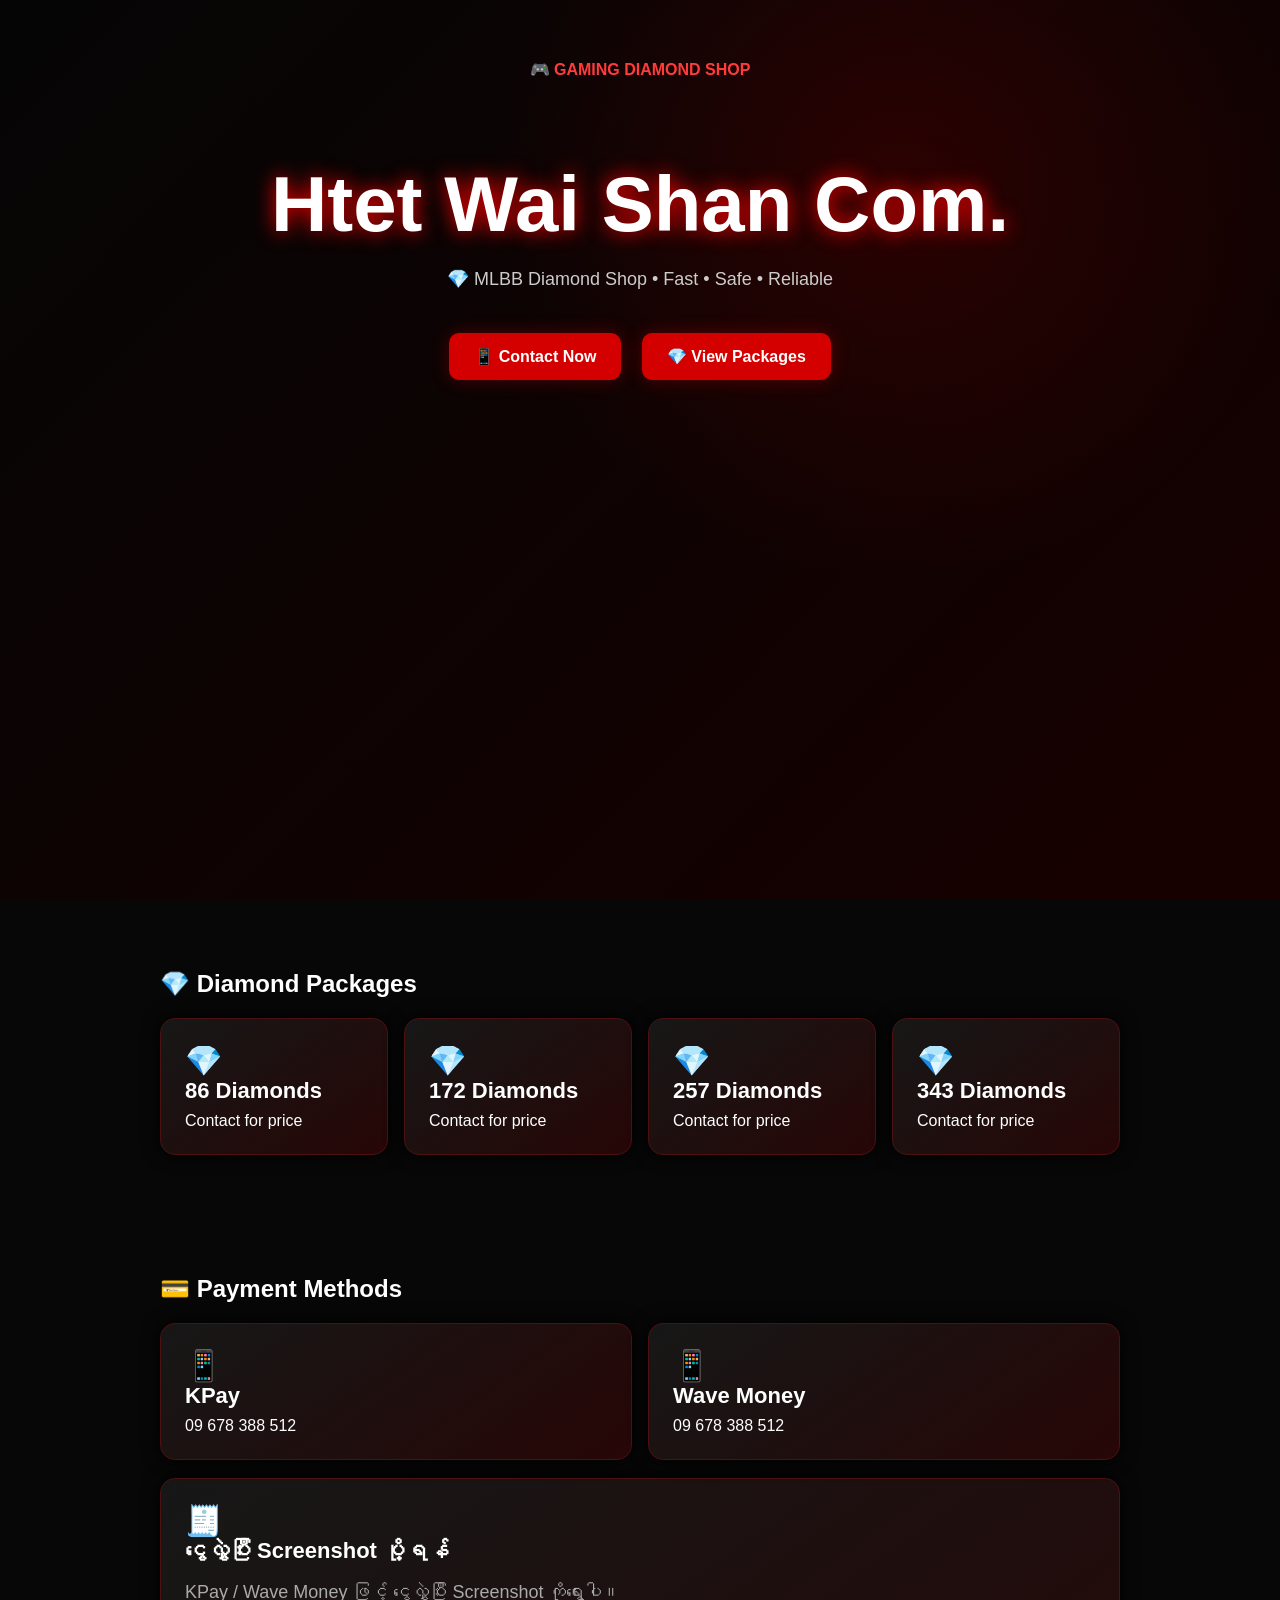
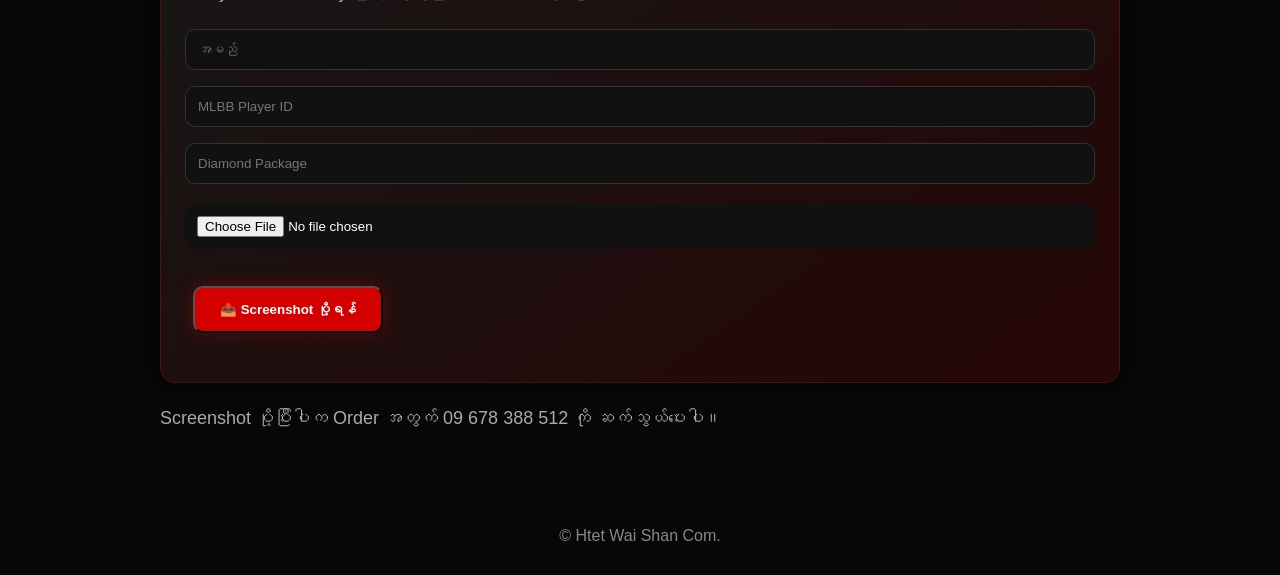
==== index.html @ 2f0e8e9c "Add files via upload" ====
<!doctype html>
<html lang="my">
<head>
<meta charset="utf-8">
<meta name="viewport" content="width=device-width,initial-scale=1">
<title>Htet Wai Shan Com. | Gaming Shop</title>
<style>
*{box-sizing:border-box}body{margin:0;font-family:Arial,sans-serif;background:#070707;color:#fff}
.hero{min-height:100vh;padding:60px 20px;text-align:center;background:radial-gradient(circle at 70% 20%,#65000055,transparent 35%),linear-gradient(135deg,#050505,#180000)}
h1{font-size:clamp(38px,8vw,78px);margin:80px 0 10px;text-shadow:0 0 20px #f00}
p{color:#ccc;font-size:18px}.tag{color:#ff3b3b;font-weight:bold}
.btn{display:inline-block;margin:25px 8px;padding:14px 25px;border-radius:10px;background:#d40000;color:white;text-decoration:none;font-weight:bold;box-shadow:0 0 18px #d0000055}
.section{max-width:1000px;margin:auto;padding:50px 20px}.cards{display:grid;grid-template-columns:repeat(auto-fit,minmax(180px,1fr));gap:16px}
.card{padding:24px;border:1px solid #4d1111;border-radius:15px;background:linear-gradient(145deg,#171717,#270606);box-shadow:0 0 18px #000}
.card b{display:block;font-size:22px;margin-bottom:8px}.diamond{font-size:30px}
footer{text-align:center;padding:30px;color:#888}
</style>
</head>
<body>
<section class="hero">
<div class="tag">🎮 GAMING DIAMOND SHOP</div>
<h1>Htet Wai Shan Com.</h1>
<p>💎 MLBB Diamond Shop • Fast • Safe • Reliable</p>
<a class="btn" href="tel:09678388512">📱 Contact Now</a>
<a class="btn" href="#packages">💎 View Packages</a>
</section>
<section class="section" id="packages">
<h2>💎 Diamond Packages</h2>
<div class="cards">
<div class="card"><span class="diamond">💎</span><b>86 Diamonds</b><span>Contact for price</span></div>
<div class="card"><span class="diamond">💎</span><b>172 Diamonds</b><span>Contact for price</span></div>
<div class="card"><span class="diamond">💎</span><b>257 Diamonds</b><span>Contact for price</span></div>
<div class="card"><span class="diamond">💎</span><b>343 Diamonds</b><span>Contact for price</span></div>
</div>
</section>

<section class="section" id="payment">
<h2>💳 Payment Methods</h2>
<div class="cards">
  <div class="card">
    <span class="diamond">📱</span>
    <b>KPay</b>
    <span>09 678 388 512</span>
  </div>
  <div class="card">
    <span class="diamond">📱</span>
    <b>Wave Money</b>
    <span>09 678 388 512</span>
  </div>
</div>
<div class="card" style="margin-top:18px">
  <span class="diamond">🧾</span>
  <b>ငွေလွှဲပြီး Screenshot ပို့ရန်</b>
  <p style="color:#aaa">KPay / Wave Money ဖြင့် ငွေလွှဲပြီး Screenshot ကိုရွေးပါ။</p>
  <form action="/api/orders" method="post" enctype="multipart/form-data">
    <input name="customer_name" required placeholder="အမည်" style="margin:8px 0;padding:12px;width:100%;border-radius:10px;border:1px solid #333;background:#111;color:#fff">
    <input name="player_id" required placeholder="MLBB Player ID" style="margin:8px 0;padding:12px;width:100%;border-radius:10px;border:1px solid #333;background:#111;color:#fff">
    <input name="package" required placeholder="Diamond Package" style="margin:8px 0;padding:12px;width:100%;border-radius:10px;border:1px solid #333;background:#111;color:#fff">
    <input name="receipt" type="file" accept="image/png,image/jpeg,image/webp" required style="margin:12px 0;padding:12px;width:100%;border-radius:10px;background:#111;color:#fff">
    <button class="btn" type="submit">📤 Screenshot ပို့ရန်</button>
  </form>
</div></div>
<p style="margin-top:25px;color:#aaa">Screenshot ပို့ပြီးပါက Order အတွက် 09 678 388 512 ကို ဆက်သွယ်ပေးပါ။</p>
</section>

<footer>© Htet Wai Shan Com.</footer>



</body>
</html>
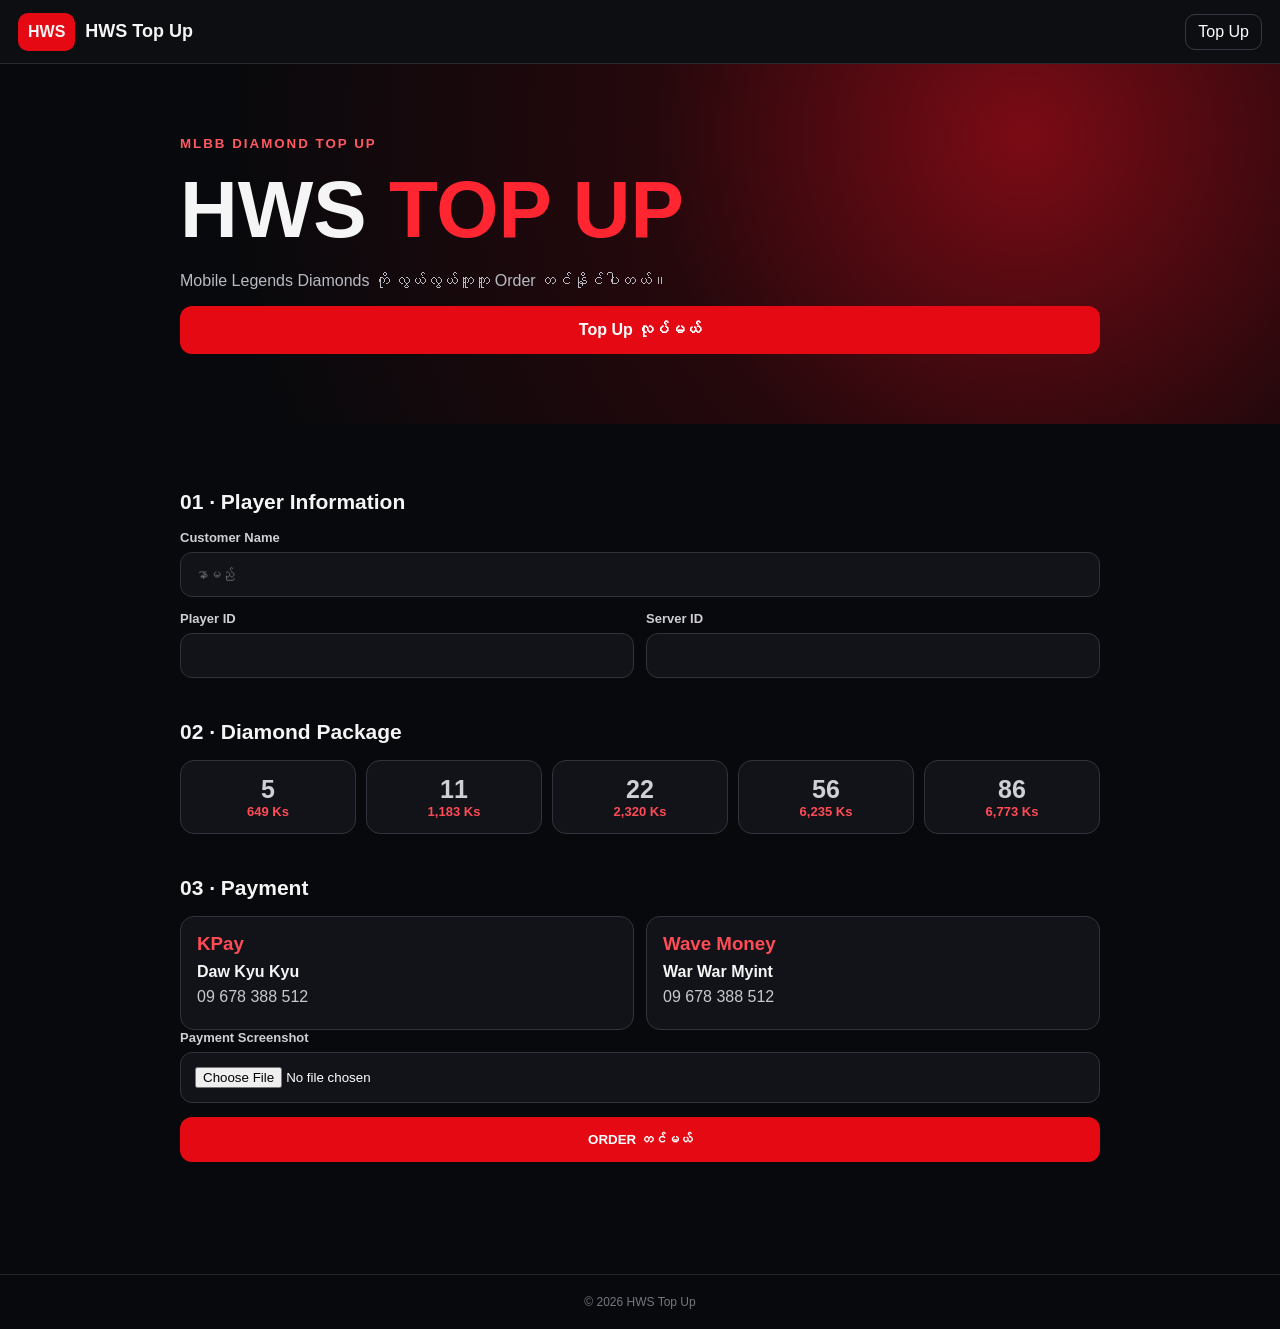
==== commit 9c478c8d: "Add files via upload" ====
--- a/index.html
+++ b/index.html
@@ -1,71 +1,24 @@
 <!doctype html>
-<html lang="my">
-<head>
-<meta charset="utf-8">
-<meta name="viewport" content="width=device-width,initial-scale=1">
-<title>Htet Wai Shan Com. | Gaming Shop</title>
-<style>
-*{box-sizing:border-box}body{margin:0;font-family:Arial,sans-serif;background:#070707;color:#fff}
-.hero{min-height:100vh;padding:60px 20px;text-align:center;background:radial-gradient(circle at 70% 20%,#65000055,transparent 35%),linear-gradient(135deg,#050505,#180000)}
-h1{font-size:clamp(38px,8vw,78px);margin:80px 0 10px;text-shadow:0 0 20px #f00}
-p{color:#ccc;font-size:18px}.tag{color:#ff3b3b;font-weight:bold}
-.btn{display:inline-block;margin:25px 8px;padding:14px 25px;border-radius:10px;background:#d40000;color:white;text-decoration:none;font-weight:bold;box-shadow:0 0 18px #d0000055}
-.section{max-width:1000px;margin:auto;padding:50px 20px}.cards{display:grid;grid-template-columns:repeat(auto-fit,minmax(180px,1fr));gap:16px}
-.card{padding:24px;border:1px solid #4d1111;border-radius:15px;background:linear-gradient(145deg,#171717,#270606);box-shadow:0 0 18px #000}
-.card b{display:block;font-size:22px;margin-bottom:8px}.diamond{font-size:30px}
-footer{text-align:center;padding:30px;color:#888}
-</style>
-</head>
+<html lang="my"><head><meta charset="utf-8"><meta name="viewport" content="width=device-width,initial-scale=1">
+<title>HWS Top Up | MLBB Diamonds</title><link rel="stylesheet" href="style.css"></head>
 <body>
-<section class="hero">
-<div class="tag">🎮 GAMING DIAMOND SHOP</div>
-<h1>Htet Wai Shan Com.</h1>
-<p>💎 MLBB Diamond Shop • Fast • Safe • Reliable</p>
-<a class="btn" href="tel:09678388512">📱 Contact Now</a>
-<a class="btn" href="#packages">💎 View Packages</a>
-</section>
-<section class="section" id="packages">
-<h2>💎 Diamond Packages</h2>
-<div class="cards">
-<div class="card"><span class="diamond">💎</span><b>86 Diamonds</b><span>Contact for price</span></div>
-<div class="card"><span class="diamond">💎</span><b>172 Diamonds</b><span>Contact for price</span></div>
-<div class="card"><span class="diamond">💎</span><b>257 Diamonds</b><span>Contact for price</span></div>
-<div class="card"><span class="diamond">💎</span><b>343 Diamonds</b><span>Contact for price</span></div>
+<header><div class="brand"><b>HWS</b><strong>HWS Top Up</strong></div><a href="#order">Top Up</a></header>
+<section class="hero"><div><small>MLBB DIAMOND TOP UP</small><h1>HWS <span>TOP UP</span></h1><p>Mobile Legends Diamonds ကို လွယ်လွယ်ကူကူ Order တင်နိုင်ပါတယ်။</p><a class="btn" href="#order">Top Up လုပ်မယ်</a></div></section>
+<main id="order">
+<h2>01 · Player Information</h2>
+<form id="orderForm" enctype="multipart/form-data">
+<label>Customer Name<input name="customer_name" required placeholder="နာမည်"></label>
+<div class="row"><label>Player ID<input name="player_id" required inputmode="numeric"></label><label>Server ID<input name="server_id" required inputmode="numeric"></label></div>
+<h2>02 · Diamond Package</h2>
+<div class="packages">
+<label class="pkg"><input type="radio" name="package" value="5 Diamonds - 649 Ks" required><b>5</b><span>649 Ks</span></label>
+<label class="pkg"><input type="radio" name="package" value="11 Diamonds - 1,183 Ks"><b>11</b><span>1,183 Ks</span></label>
+<label class="pkg"><input type="radio" name="package" value="22 Diamonds - 2,320 Ks"><b>22</b><span>2,320 Ks</span></label>
+<label class="pkg"><input type="radio" name="package" value="56 Diamonds - 6,235 Ks"><b>56</b><span>6,235 Ks</span></label>
+<label class="pkg"><input type="radio" name="package" value="86 Diamonds - 6,773 Ks"><b>86</b><span>6,773 Ks</span></label>
 </div>
-</section>
-
-<section class="section" id="payment">
-<h2>💳 Payment Methods</h2>
-<div class="cards">
-  <div class="card">
-    <span class="diamond">📱</span>
-    <b>KPay</b>
-    <span>09 678 388 512</span>
-  </div>
-  <div class="card">
-    <span class="diamond">📱</span>
-    <b>Wave Money</b>
-    <span>09 678 388 512</span>
-  </div>
-</div>
-<div class="card" style="margin-top:18px">
-  <span class="diamond">🧾</span>
-  <b>ငွေလွှဲပြီး Screenshot ပို့ရန်</b>
-  <p style="color:#aaa">KPay / Wave Money ဖြင့် ငွေလွှဲပြီး Screenshot ကိုရွေးပါ။</p>
-  <form action="/api/orders" method="post" enctype="multipart/form-data">
-    <input name="customer_name" required placeholder="အမည်" style="margin:8px 0;padding:12px;width:100%;border-radius:10px;border:1px solid #333;background:#111;color:#fff">
-    <input name="player_id" required placeholder="MLBB Player ID" style="margin:8px 0;padding:12px;width:100%;border-radius:10px;border:1px solid #333;background:#111;color:#fff">
-    <input name="package" required placeholder="Diamond Package" style="margin:8px 0;padding:12px;width:100%;border-radius:10px;border:1px solid #333;background:#111;color:#fff">
-    <input name="receipt" type="file" accept="image/png,image/jpeg,image/webp" required style="margin:12px 0;padding:12px;width:100%;border-radius:10px;background:#111;color:#fff">
-    <button class="btn" type="submit">📤 Screenshot ပို့ရန်</button>
-  </form>
-</div></div>
-<p style="margin-top:25px;color:#aaa">Screenshot ပို့ပြီးပါက Order အတွက် 09 678 388 512 ကို ဆက်သွယ်ပေးပါ။</p>
-</section>
-
-<footer>© Htet Wai Shan Com.</footer>
-
-
-
-</body>
-</html>+<h2>03 · Payment</h2>
+<div class="payments"><div><h3>KPay</h3><b>Daw Kyu Kyu</b><p>09 678 388 512</p></div><div><h3>Wave Money</h3><b>War War Myint</b><p>09 678 388 512</p></div></div>
+<label>Payment Screenshot<input type="file" name="receipt" accept="image/jpeg,image/png,image/webp" required></label>
+<button class="btn" type="submit">ORDER တင်မယ်</button><p id="status"></p>
+</form></main><footer>© 2026 HWS Top Up</footer><script src="script.js"></script></body></html>
--- a/style.css
+++ b/style.css
@@ -0,0 +1 @@
+*{box-sizing:border-box}body{margin:0;background:#08090c;color:#f5f5f5;font-family:Arial,"Noto Sans Myanmar",sans-serif}header{height:64px;background:#0d0e12;border-bottom:1px solid #282a31;display:flex;align-items:center;justify-content:space-between;padding:0 18px;position:sticky;top:0;z-index:2}.brand{display:flex;gap:10px;align-items:center}.brand b{background:#e50914;padding:10px;border-radius:10px}.brand strong{font-size:18px}header a{color:#fff;text-decoration:none;border:1px solid #363943;padding:8px 12px;border-radius:10px}.hero{min-height:320px;padding:70px 5%;display:flex;align-items:center;background:radial-gradient(circle at 80% 20%,#7b0b15,#25080c 35%,#08090c 75%)}.hero div,main{width:min(920px,92%);margin:auto}.hero small{color:#ff5961;font-weight:bold;letter-spacing:2px}.hero h1{font-size:clamp(45px,11vw,80px);margin:12px 0}.hero h1 span{color:#ff2631}.hero p{color:#b8bbc3}.btn{display:block;width:100%;background:#e50914;color:#fff;border:0;border-radius:12px;padding:15px;text-align:center;font-weight:900;text-decoration:none;cursor:pointer;margin-top:12px}main{padding:38px 0 60px}h2{font-size:21px;margin:28px 0 16px}label{display:block;color:#cfd0d5;font-size:13px;font-weight:bold;margin-bottom:14px}input:not([type=radio]){width:100%;display:block;margin-top:7px;background:#111319;color:#fff;border:1px solid #30333b;border-radius:12px;padding:14px}.row,.payments{display:grid;grid-template-columns:1fr 1fr;gap:12px}.packages{display:grid;grid-template-columns:repeat(5,1fr);gap:10px}.pkg{background:#111319;border:1px solid #30333b;border-radius:14px;text-align:center;padding:14px 8px;cursor:pointer}.pkg:has(input:checked){border-color:#e50914;background:#210c0f}.pkg input{display:none}.pkg b{display:block;font-size:25px}.pkg span{color:#ff4b55}.payments>div{background:#111319;border:1px solid #30333b;border-radius:14px;padding:16px}.payments h3{color:#ff4b55;margin:0 0 8px}.payments p{color:#c8cad0;margin:7px 0}#status{text-align:center;min-height:20px;color:#aeb1b9}footer{text-align:center;border-top:1px solid #22252c;color:#747780;padding:20px;font-size:12px}@media(max-width:700px){.row,.payments{grid-template-columns:1fr}.packages{grid-template-columns:repeat(2,1fr)}.pkg:last-child{grid-column:1/-1}}
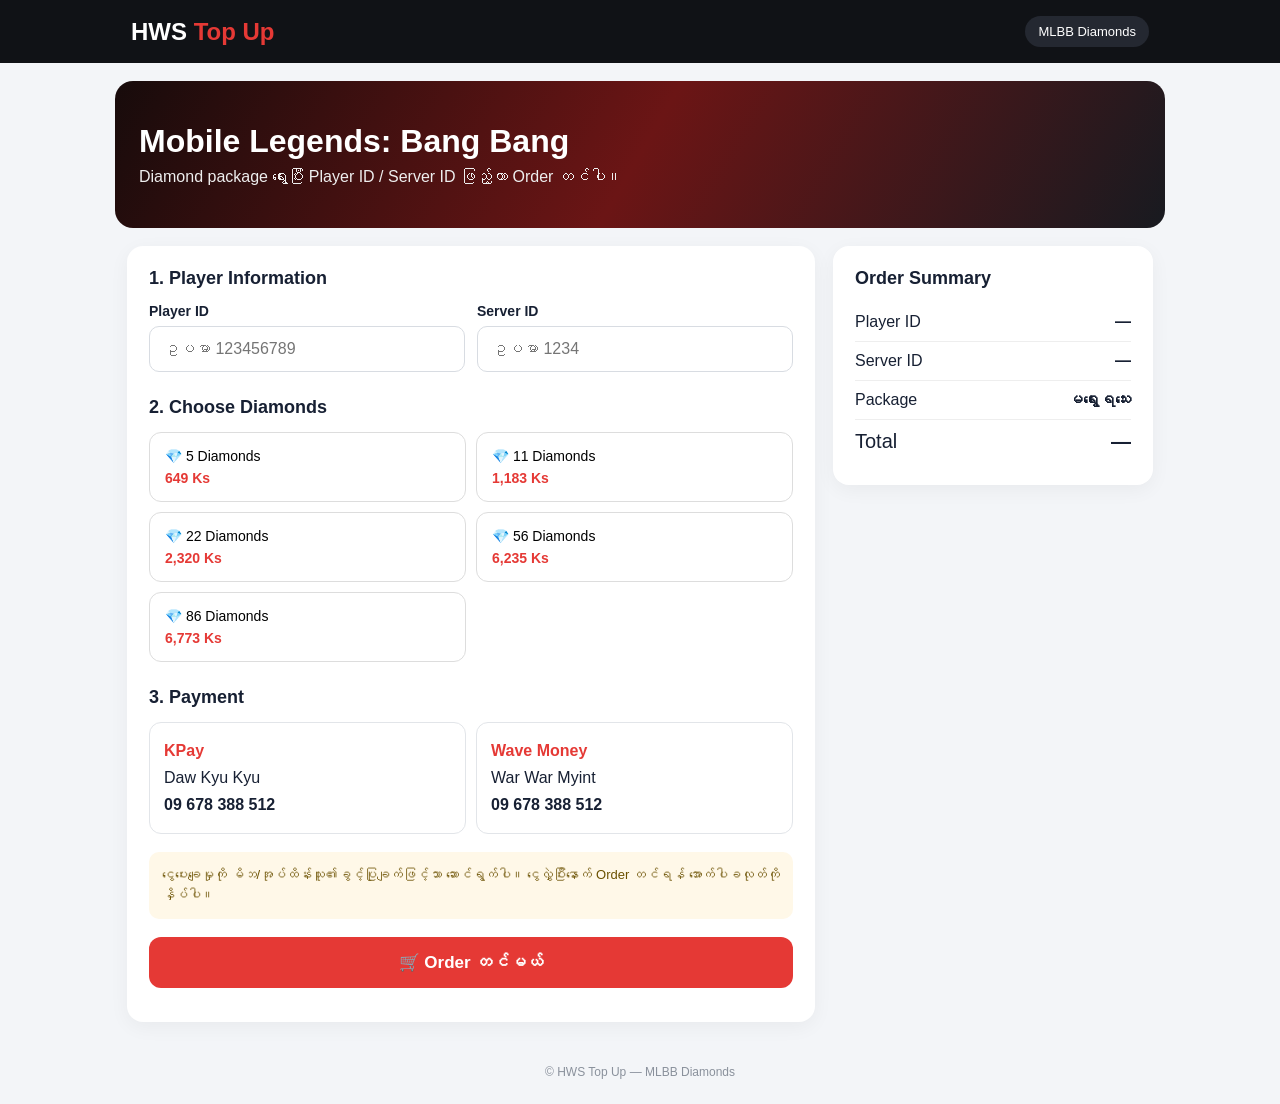
==== commit 6ed56b6f: "Add files via upload" ====
--- a/index.html
+++ b/index.html
@@ -1,24 +1,37 @@
 <!doctype html>
-<html lang="my"><head><meta charset="utf-8"><meta name="viewport" content="width=device-width,initial-scale=1">
-<title>HWS Top Up | MLBB Diamonds</title><link rel="stylesheet" href="style.css"></head>
+<html lang="my">
+<head>
+<meta charset="utf-8"><meta name="viewport" content="width=device-width,initial-scale=1">
+<title>HWS Top Up — MLBB Diamonds</title><link rel="stylesheet" href="style.css">
+</head>
 <body>
-<header><div class="brand"><b>HWS</b><strong>HWS Top Up</strong></div><a href="#order">Top Up</a></header>
-<section class="hero"><div><small>MLBB DIAMOND TOP UP</small><h1>HWS <span>TOP UP</span></h1><p>Mobile Legends Diamonds ကို လွယ်လွယ်ကူကူ Order တင်နိုင်ပါတယ်။</p><a class="btn" href="#order">Top Up လုပ်မယ်</a></div></section>
-<main id="order">
-<h2>01 · Player Information</h2>
-<form id="orderForm" enctype="multipart/form-data">
-<label>Customer Name<input name="customer_name" required placeholder="နာမည်"></label>
-<div class="row"><label>Player ID<input name="player_id" required inputmode="numeric"></label><label>Server ID<input name="server_id" required inputmode="numeric"></label></div>
-<h2>02 · Diamond Package</h2>
-<div class="packages">
-<label class="pkg"><input type="radio" name="package" value="5 Diamonds - 649 Ks" required><b>5</b><span>649 Ks</span></label>
-<label class="pkg"><input type="radio" name="package" value="11 Diamonds - 1,183 Ks"><b>11</b><span>1,183 Ks</span></label>
-<label class="pkg"><input type="radio" name="package" value="22 Diamonds - 2,320 Ks"><b>22</b><span>2,320 Ks</span></label>
-<label class="pkg"><input type="radio" name="package" value="56 Diamonds - 6,235 Ks"><b>56</b><span>6,235 Ks</span></label>
-<label class="pkg"><input type="radio" name="package" value="86 Diamonds - 6,773 Ks"><b>86</b><span>6,773 Ks</span></label>
+<header><div class="nav"><div class="brand">HWS <span>Top Up</span></div><div class="pill">MLBB Diamonds</div></div></header>
+<section class="hero"><h1>Mobile Legends: Bang Bang</h1><p>Diamond package ရွေးပြီး Player ID / Server ID ဖြည့်ကာ Order တင်ပါ။</p></section>
+<main class="wrap">
+<section class="card">
+<h2>1. Player Information</h2>
+<div class="grid">
+<label>Player ID<input id="player" inputmode="numeric" placeholder="ဥပမာ 123456789"></label>
+<label>Server ID<input id="server" inputmode="numeric" placeholder="ဥပမာ 1234"></label>
 </div>
-<h2>03 · Payment</h2>
-<div class="payments"><div><h3>KPay</h3><b>Daw Kyu Kyu</b><p>09 678 388 512</p></div><div><h3>Wave Money</h3><b>War War Myint</b><p>09 678 388 512</p></div></div>
-<label>Payment Screenshot<input type="file" name="receipt" accept="image/jpeg,image/png,image/webp" required></label>
-<button class="btn" type="submit">ORDER တင်မယ်</button><p id="status"></p>
-</form></main><footer>© 2026 HWS Top Up</footer><script src="script.js"></script></body></html>+<h2>2. Choose Diamonds</h2>
+<div class="packages" id="packages">
+<button data-name="5 Diamonds" data-price="649">💎 5 Diamonds <b>649 Ks</b></button>
+<button data-name="11 Diamonds" data-price="1183">💎 11 Diamonds <b>1,183 Ks</b></button>
+<button data-name="22 Diamonds" data-price="2320">💎 22 Diamonds <b>2,320 Ks</b></button>
+<button data-name="56 Diamonds" data-price="6235">💎 56 Diamonds <b>6,235 Ks</b></button>
+<button data-name="86 Diamonds" data-price="6773">💎 86 Diamonds <b>6,773 Ks</b></button>
+</div>
+<h2>3. Payment</h2>
+<div class="payments">
+<div><strong>KPay</strong><br>Daw Kyu Kyu<br><b>09 678 388 512</b></div>
+<div><strong>Wave Money</strong><br>War War Myint<br><b>09 678 388 512</b></div>
+</div>
+<div class="notice">ငွေပေးချေမှုကို မိဘ/အုပ်ထိန်းသူ၏ခွင့်ပြုချက်ဖြင့်သာ ဆောင်ရွက်ပါ။ ငွေလွှဲပြီးနောက် Order တင်ရန် အောက်ပါခလုတ်ကိုနှိပ်ပါ။</div>
+<button class="order" id="orderBtn">🛒 Order တင်မယ်</button><div id="status" class="status"></div>
+</section>
+<aside class="summary"><h2>Order Summary</h2><p>Player ID <b id="sPlayer">—</b></p><p>Server ID <b id="sServer">—</b></p><p>Package <b id="sPackage">မရွေးရသေး</b></p><p class="total">Total <b id="sTotal">—</b></p></aside>
+</main>
+<footer>© HWS Top Up — MLBB Diamonds</footer>
+<script src="script.js"></script>
+</body></html>
--- a/style.css
+++ b/style.css
@@ -1 +1 @@
-*{box-sizing:border-box}body{margin:0;background:#08090c;color:#f5f5f5;font-family:Arial,"Noto Sans Myanmar",sans-serif}header{height:64px;background:#0d0e12;border-bottom:1px solid #282a31;display:flex;align-items:center;justify-content:space-between;padding:0 18px;position:sticky;top:0;z-index:2}.brand{display:flex;gap:10px;align-items:center}.brand b{background:#e50914;padding:10px;border-radius:10px}.brand strong{font-size:18px}header a{color:#fff;text-decoration:none;border:1px solid #363943;padding:8px 12px;border-radius:10px}.hero{min-height:320px;padding:70px 5%;display:flex;align-items:center;background:radial-gradient(circle at 80% 20%,#7b0b15,#25080c 35%,#08090c 75%)}.hero div,main{width:min(920px,92%);margin:auto}.hero small{color:#ff5961;font-weight:bold;letter-spacing:2px}.hero h1{font-size:clamp(45px,11vw,80px);margin:12px 0}.hero h1 span{color:#ff2631}.hero p{color:#b8bbc3}.btn{display:block;width:100%;background:#e50914;color:#fff;border:0;border-radius:12px;padding:15px;text-align:center;font-weight:900;text-decoration:none;cursor:pointer;margin-top:12px}main{padding:38px 0 60px}h2{font-size:21px;margin:28px 0 16px}label{display:block;color:#cfd0d5;font-size:13px;font-weight:bold;margin-bottom:14px}input:not([type=radio]){width:100%;display:block;margin-top:7px;background:#111319;color:#fff;border:1px solid #30333b;border-radius:12px;padding:14px}.row,.payments{display:grid;grid-template-columns:1fr 1fr;gap:12px}.packages{display:grid;grid-template-columns:repeat(5,1fr);gap:10px}.pkg{background:#111319;border:1px solid #30333b;border-radius:14px;text-align:center;padding:14px 8px;cursor:pointer}.pkg:has(input:checked){border-color:#e50914;background:#210c0f}.pkg input{display:none}.pkg b{display:block;font-size:25px}.pkg span{color:#ff4b55}.payments>div{background:#111319;border:1px solid #30333b;border-radius:14px;padding:16px}.payments h3{color:#ff4b55;margin:0 0 8px}.payments p{color:#c8cad0;margin:7px 0}#status{text-align:center;min-height:20px;color:#aeb1b9}footer{text-align:center;border-top:1px solid #22252c;color:#747780;padding:20px;font-size:12px}@media(max-width:700px){.row,.payments{grid-template-columns:1fr}.packages{grid-template-columns:repeat(2,1fr)}.pkg:last-child{grid-column:1/-1}}+*{box-sizing:border-box}body{margin:0;font-family:Arial,"Noto Sans Myanmar",sans-serif;background:#f3f5f8;color:#172033}header{background:#101216;color:#fff;position:sticky;top:0;z-index:5}.nav{max-width:1050px;margin:auto;padding:16px;display:flex;justify-content:space-between;align-items:center}.brand{font-size:24px;font-weight:900}.brand span{color:#e53935}.pill{background:#242831;padding:8px 13px;border-radius:20px;font-size:13px}.hero{max-width:1050px;margin:18px auto 0;padding:42px 24px;border-radius:18px;background:linear-gradient(120deg,#170b0b,#6b1515,#181a20);color:#fff}.hero h1{margin:0 0 8px;font-size:32px}.hero p{margin:0;color:#eee}.wrap{max-width:1050px;margin:18px auto;display:grid;grid-template-columns:1fr 320px;gap:18px;padding:0 12px}.card,.summary{background:#fff;border-radius:16px;padding:22px;box-shadow:0 5px 20px #0000000c}.summary{height:max-content;position:sticky;top:80px}.summary p{display:flex;justify-content:space-between;border-bottom:1px solid #eee;padding:10px 0;margin:0}.total{font-size:20px;border:0!important}h2{font-size:18px;margin:0 0 14px}.grid{display:grid;grid-template-columns:1fr 1fr;gap:12px;margin-bottom:25px}label{font-weight:700;font-size:14px}input{display:block;width:100%;margin-top:7px;padding:13px;border:1px solid #d8dce2;border-radius:10px;font-size:16px;outline:none}.packages{display:grid;grid-template-columns:repeat(2,1fr);gap:10px;margin-bottom:25px}.packages button{background:#fff;border:1px solid #ddd;border-radius:12px;padding:15px;text-align:left;font-size:14px;cursor:pointer}.packages button b{display:block;margin-top:6px;color:#e53935}.packages button.selected{border:2px solid #e53935;background:#fff6f6}.payments{display:grid;grid-template-columns:1fr 1fr;gap:10px}.payments div{border:1px solid #e2e5e9;border-radius:12px;padding:14px;line-height:1.7}.payments strong{color:#e53935}.notice{margin:18px 0;padding:13px;border-radius:10px;background:#fff8e8;color:#6b5100;font-size:13px;line-height:1.6}.order{width:100%;border:0;border-radius:12px;padding:15px;background:#e53935;color:#fff;font-size:17px;font-weight:900;cursor:pointer}.status{margin-top:12px;text-align:center;font-size:14px;line-height:1.6}footer{text-align:center;color:#8a919c;padding:25px;font-size:12px}@media(max-width:750px){.wrap{grid-template-columns:1fr}.summary{position:static}.grid{grid-template-columns:1fr}.hero{margin:10px 10px 0}.hero h1{font-size:25px}}@media(max-width:450px){.packages,.payments{grid-template-columns:1fr}}
